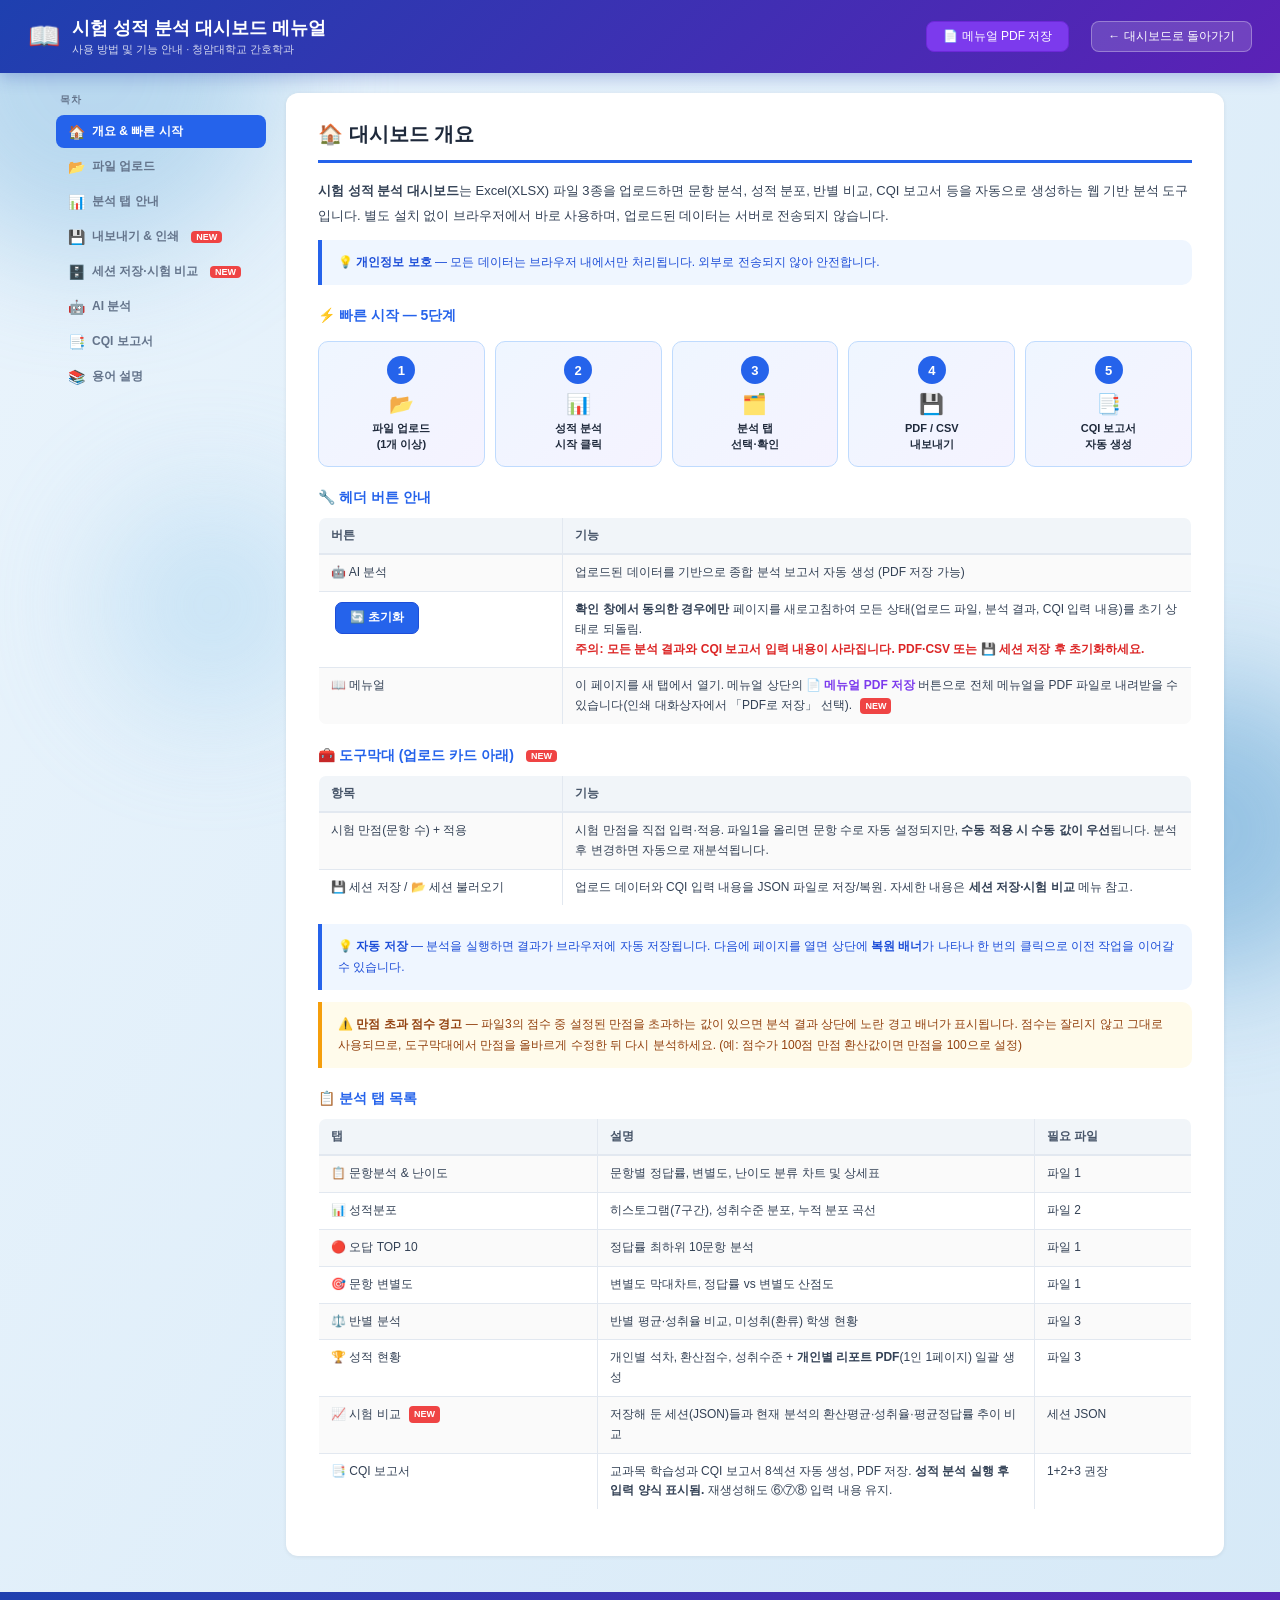
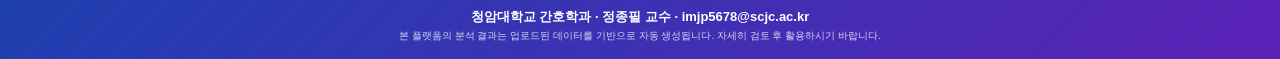
==== manual.html @ f2efb213 "feat: 시험 성적 분석 대시보드 초기 배포 - 엑셀 3종(문항분석표·성적분포도·종합성적현황) 업로드 자동 분석 - 문항 분석·성적 분포·반별 비교·CQI 보고서 8섹션 자동 생" ====
<!DOCTYPE html>
<html lang="ko">
<head>
<meta charset="UTF-8">
<meta name="viewport" content="width=device-width, initial-scale=1.0">
<title>메뉴얼 — 시험 성적 분석 대시보드</title>
<style>
*{box-sizing:border-box;margin:0;padding:0}
:root{
  --p1:#2563eb;--p2:#7c3aed;--ok:#059669;--warn:#d97706;--err:#dc2626;
  --txt:#1e293b;--muted:#64748b;--border:#e2e8f0;--bg:#f0f4f8;--card:#fff;--r:12px;
}
body{font-family:-apple-system,'Malgun Gothic','Apple SD Gothic Neo',sans-serif;color:var(--txt);min-height:100vh;display:flex;flex-direction:column;background:linear-gradient(120deg,#EAF4FC,#D6E9F7,#C9E4F8,#E4F1FB,#EAF4FC);background-size:400% 400%;animation:gradientFlow 18s ease infinite}
@keyframes gradientFlow{0%{background-position:0% 50%}50%{background-position:100% 50%}100%{background-position:0% 50%}}
.bg-blob{position:fixed;border-radius:50%;filter:blur(60px);opacity:.45;pointer-events:none;z-index:0}
.bg-blob.b1{width:380px;height:380px;background:#7FB8E0;top:-120px;left:-100px;animation:drift1 16s ease-in-out infinite alternate}
.bg-blob.b2{width:300px;height:300px;background:#4593CB;bottom:-80px;right:-80px;animation:drift2 20s ease-in-out infinite alternate}
.bg-blob.b3{width:220px;height:220px;background:#A8D4F0;top:55%;left:8%;animation:drift3 14s ease-in-out infinite alternate}
@keyframes drift1{from{transform:translate(0,0) scale(1)}to{transform:translate(60px,40px) scale(1.15)}}
@keyframes drift2{from{transform:translate(0,0) scale(1.1)}to{transform:translate(-50px,-60px) scale(.95)}}
@keyframes drift3{from{transform:translate(0,0)}to{transform:translate(40px,-50px)}}
.hdr,.layout,.site-footer{position:relative;z-index:1}

/* HEADER */
.hdr{background:linear-gradient(135deg,#1e40af,#5b21b6);color:#fff;padding:16px 28px;display:flex;align-items:center;gap:12px;box-shadow:0 4px 16px rgba(30,64,175,.3);flex-shrink:0}
.hdr-icon{font-size:26px}
.hdr h1{font-size:18px;font-weight:800}
.hdr p{font-size:11px;opacity:.8;margin-top:2px}
.hdr-back{margin-left:auto;padding:6px 16px;background:rgba(255,255,255,.15);border:1px solid rgba(255,255,255,.3);color:#fff;border-radius:8px;font-size:12px;cursor:pointer;text-decoration:none;display:flex;align-items:center;gap:5px}
.hdr-back:hover{background:rgba(255,255,255,.25)}

/* LAYOUT */
.layout{display:flex;flex:1;max-width:1200px;margin:0 auto;width:100%;padding:20px 16px;gap:20px;align-items:flex-start}

/* SIDEBAR */
.sidebar{width:210px;flex-shrink:0;position:sticky;top:20px}
.sidebar-title{font-size:10px;font-weight:700;color:var(--muted);letter-spacing:.8px;text-transform:uppercase;margin-bottom:8px;padding:0 4px}
.nav-item{display:flex;align-items:center;gap:7px;padding:8px 12px;border-radius:8px;font-size:12px;font-weight:600;color:var(--muted);cursor:pointer;transition:.15s;text-decoration:none;margin-bottom:2px}
.nav-item:hover{background:#e2e8f0;color:var(--txt)}
.nav-item.on{background:var(--p1);color:#fff}
.nav-icon{font-size:14px;flex-shrink:0}

/* CONTENT */
.content{flex:1;min-width:0}
.man-sec{display:none}.man-sec.on{display:block}

/* SECTION STYLES */
.sec-card{background:var(--card);border-radius:var(--r);padding:28px 32px;box-shadow:0 1px 4px rgba(0,0,0,.07);margin-bottom:16px}
.man-h1{font-size:20px;font-weight:800;color:var(--txt);margin-bottom:16px;padding-bottom:12px;border-bottom:3px solid var(--p1);display:flex;align-items:center;gap:10px}
.man-h2{font-size:14px;font-weight:700;color:var(--p1);margin:22px 0 10px;display:flex;align-items:center;gap:7px}
.man-h2:first-of-type{margin-top:4px}
.man-p{font-size:13px;color:#334155;line-height:1.9;margin-bottom:10px}
.man-ul{list-style:none;padding:0;margin-bottom:12px}
.man-ul li{font-size:13px;color:#334155;padding:4px 0 4px 18px;position:relative;line-height:1.75}
.man-ul li::before{content:'▸';position:absolute;left:0;color:var(--p1);font-weight:700;top:4px}
.man-table{width:100%;border-collapse:collapse;font-size:12px;margin:10px 0 18px;border-radius:8px;overflow:hidden;border:1px solid var(--border)}
.man-table th{background:#f1f5f9;padding:9px 12px;text-align:left;font-weight:700;color:#475569;border-bottom:2px solid var(--border);border-right:1px solid var(--border)}
.man-table th:last-child{border-right:none}
.man-table td{padding:8px 12px;border-bottom:1px solid var(--border);border-right:1px solid var(--border);color:#334155;vertical-align:top;line-height:1.65}
.man-table td:last-child{border-right:none}
.man-table tr:last-child td{border-bottom:none}
.man-table tr:nth-child(even) td{background:#fafafa}
.man-badge{display:inline-block;padding:2px 9px;border-radius:100px;font-size:11px;font-weight:700;margin-right:4px}
.man-tip{background:#eff6ff;border-left:4px solid var(--p1);border-radius:0 10px 10px 0;padding:12px 16px;margin:12px 0;font-size:12px;color:#1d4ed8;line-height:1.75}
.man-tip strong{font-weight:700}
.man-warn{background:#fffbeb;border-left:4px solid #f59e0b;border-radius:0 10px 10px 0;padding:12px 16px;margin:12px 0;font-size:12px;color:#92400e;line-height:1.75}
.man-step{display:flex;gap:12px;align-items:flex-start;margin:8px 0}
.man-step-num{background:var(--p1);color:#fff;width:24px;height:24px;border-radius:50%;font-size:12px;font-weight:800;display:flex;align-items:center;justify-content:center;flex-shrink:0;margin-top:2px}
.man-step-txt{font-size:13px;color:#334155;line-height:1.75;flex:1}
.man-step-txt strong{color:var(--txt);font-weight:700}

/* QUICK START */
.quick-grid{display:grid;grid-template-columns:repeat(5,1fr);gap:10px;margin:16px 0}
.quick-card{background:linear-gradient(135deg,#eff6ff,#f5f3ff);border:1px solid #bfdbfe;border-radius:10px;padding:14px 12px;text-align:center}
.quick-num{width:28px;height:28px;background:var(--p1);color:#fff;border-radius:50%;font-size:13px;font-weight:800;display:flex;align-items:center;justify-content:center;margin:0 auto 8px}
.quick-icon{font-size:20px;margin-bottom:5px}
.quick-label{font-size:11px;font-weight:700;color:var(--txt);line-height:1.4}

/* BTN PREVIEW */
.btn-preview{display:inline-flex;align-items:center;gap:6px;padding:5px 14px;border-radius:7px;font-size:12px;font-weight:700;margin:2px 4px}
.btn-red{background:#ef4444;color:#fff;border:1px solid #dc2626}
.btn-blue{background:rgba(255,255,255,.15);border:1px solid rgba(255,255,255,.3);color:#2563eb;background:#eff6ff;border-color:#bfdbfe}
.btn-green{background:#16a34a;color:#fff;border:none}
.btn-gray{background:#f1f5f9;color:#64748b;border:1px solid #e2e8f0}

/* TAB CARDS */
.tab-cards{display:grid;grid-template-columns:1fr 1fr;gap:10px;margin:12px 0}
.tab-card{background:#f8fafc;border:1px solid var(--border);border-radius:10px;padding:14px 16px}
.tab-card-hdr{font-size:13px;font-weight:700;color:var(--txt);margin-bottom:6px;display:flex;align-items:center;gap:6px}
.tab-card-body{font-size:11px;color:var(--muted);line-height:1.65}

/* EXPORT GRID */
.exp-grid{display:grid;grid-template-columns:repeat(3,1fr);gap:10px;margin:12px 0}
.exp-card{background:#f8fafc;border:1px solid var(--border);border-radius:10px;padding:14px 16px;text-align:center}
.exp-card-icon{font-size:28px;margin-bottom:6px}
.exp-card-ttl{font-size:13px;font-weight:700;color:var(--txt);margin-bottom:4px}
.exp-card-desc{font-size:11px;color:var(--muted);line-height:1.55}

/* CQI TABLE */
.cqi-flow{display:grid;grid-template-columns:1fr 1fr;gap:8px;margin:10px 0}
.cqi-part{background:#f8fafc;border:1px solid var(--border);border-radius:10px;padding:12px 14px}
.cqi-part-title{font-size:12px;font-weight:800;color:#1e40af;background:#eff6ff;padding:5px 10px;border-radius:6px;margin-bottom:8px}
.cqi-part-item{font-size:11px;color:#334155;padding:3px 0 3px 14px;position:relative;line-height:1.6}
.cqi-part-item::before{content:'•';position:absolute;left:4px;color:var(--p1)}

/* TERMS */
.term-item{border:1px solid var(--border);border-radius:10px;padding:14px 16px;margin-bottom:10px;background:#fff}
.term-word{font-size:14px;font-weight:800;color:var(--p1);margin-bottom:6px}
.term-def{font-size:12px;color:#334155;line-height:1.75}
.term-badges{margin-top:6px;display:flex;flex-wrap:wrap;gap:5px}

/* NEW badge */
.badge-new{display:inline-block;background:#ef4444;color:#fff;font-size:9px;font-weight:800;padding:1px 5px;border-radius:4px;margin-left:5px;vertical-align:middle}

/* FOOTER */
.site-footer{background:linear-gradient(135deg,#1e40af 0%,#5b21b6 100%);color:#fff;padding:16px 32px;display:flex;align-items:center;justify-content:center;gap:14px;margin-top:auto;flex-shrink:0}
.footer-info{display:flex;flex-direction:column;gap:2px;text-align:center}
.footer-org{font-size:13px;font-weight:700}
.footer-note{font-size:10px;opacity:.8;line-height:1.5}

@media(max-width:900px){.layout{flex-direction:column;padding:12px}.sidebar{width:100%;position:static}.quick-grid{grid-template-columns:repeat(3,1fr)}.tab-cards,.exp-grid,.cqi-flow{grid-template-columns:1fr}.sec-card{padding:18px 16px}}
@media(max-width:600px){.quick-grid{grid-template-columns:repeat(2,1fr)}}

/* ═══ 매뉴얼 PDF 저장 (브라우저 인쇄) ═══ */
body.print-all .man-sec{display:block!important}
body.print-all .man-sec+.man-sec{margin-top:20px}
@media print{
  body{background:#fff;animation:none;display:block}
  .bg-blob,.sidebar,.hdr-back,.man-pdf-btn{display:none!important}
  .hdr{box-shadow:none}
  .layout{display:block;max-width:none;padding:0}
  .content{width:100%}
  body.print-all .man-sec{break-after:page}
  body.print-all .man-sec:last-of-type{break-after:auto}
  .sec-card{box-shadow:none;border:1px solid #ddd}
  .man-table,.tab-card,.exp-card,.term-item,.man-tip,.man-warn,.quick-card{break-inside:avoid}
}
</style>
</head>
<body>
<div class="bg-blob b1"></div>
<div class="bg-blob b2"></div>
<div class="bg-blob b3"></div>

<div class="hdr">
  <div class="hdr-icon">📖</div>
  <div>
    <h1>시험 성적 분석 대시보드 메뉴얼</h1>
    <p>사용 방법 및 기능 안내 · 청암대학교 간호학과</p>
  </div>
  <a class="hdr-back man-pdf-btn" onclick="printManual()" style="cursor:pointer;margin-left:auto;background:#7c3aed;border-color:#6d28d9" title="브라우저 인쇄 대화상자에서 'PDF로 저장'을 선택하세요">📄 메뉴얼 PDF 저장</a>
  <a class="hdr-back" href="index.html" target="_self" style="margin-left:10px">← 대시보드로 돌아가기</a>
</div>

<div class="layout">
  <!-- SIDEBAR -->
  <nav class="sidebar">
    <div class="sidebar-title">목차</div>
    <a class="nav-item on" onclick="manTab('overview',this)"><span class="nav-icon">🏠</span>개요 &amp; 빠른 시작</a>
    <a class="nav-item" onclick="manTab('upload',this)"><span class="nav-icon">📂</span>파일 업로드</a>
    <a class="nav-item" onclick="manTab('tabs',this)"><span class="nav-icon">📊</span>분석 탭 안내</a>
    <a class="nav-item" onclick="manTab('export',this)"><span class="nav-icon">💾</span>내보내기 &amp; 인쇄 <span class="badge-new">NEW</span></a>
    <a class="nav-item" onclick="manTab('session',this)"><span class="nav-icon">🗄️</span>세션 저장·시험 비교 <span class="badge-new">NEW</span></a>
    <a class="nav-item" onclick="manTab('ai',this)"><span class="nav-icon">🤖</span>AI 분석</a>
    <a class="nav-item" onclick="manTab('cqi',this)"><span class="nav-icon">📑</span>CQI 보고서</a>
    <a class="nav-item" onclick="manTab('terms',this)"><span class="nav-icon">📚</span>용어 설명</a>
  </nav>

  <main class="content">

    <!-- ① 개요 -->
    <div class="man-sec on" id="man-overview">
      <div class="sec-card">
        <div class="man-h1">🏠 대시보드 개요</div>
        <div class="man-p">
          <strong>시험 성적 분석 대시보드</strong>는 Excel(XLSX) 파일 3종을 업로드하면 문항 분석, 성적 분포,
          반별 비교, CQI 보고서 등을 자동으로 생성하는 웹 기반 분석 도구입니다.
          별도 설치 없이 브라우저에서 바로 사용하며, 업로드된 데이터는 서버로 전송되지 않습니다.
        </div>
        <div class="man-tip">💡 <strong>개인정보 보호</strong> — 모든 데이터는 브라우저 내에서만 처리됩니다. 외부로 전송되지 않아 안전합니다.</div>

        <div class="man-h2">⚡ 빠른 시작 — 5단계</div>
        <div class="quick-grid">
          <div class="quick-card"><div class="quick-num">1</div><div class="quick-icon">📂</div><div class="quick-label">파일 업로드<br>(1개 이상)</div></div>
          <div class="quick-card"><div class="quick-num">2</div><div class="quick-icon">📊</div><div class="quick-label">성적 분석<br>시작 클릭</div></div>
          <div class="quick-card"><div class="quick-num">3</div><div class="quick-icon">🗂️</div><div class="quick-label">분석 탭<br>선택·확인</div></div>
          <div class="quick-card"><div class="quick-num">4</div><div class="quick-icon">💾</div><div class="quick-label">PDF / CSV<br>내보내기</div></div>
          <div class="quick-card"><div class="quick-num">5</div><div class="quick-icon">📑</div><div class="quick-label">CQI 보고서<br>자동 생성</div></div>
        </div>

        <div class="man-h2">🔧 헤더 버튼 안내</div>
        <table class="man-table">
          <tr><th style="width:28%">버튼</th><th>기능</th></tr>
          <tr><td>🤖 AI 분석</td><td>업로드된 데이터를 기반으로 종합 분석 보고서 자동 생성 (PDF 저장 가능)</td></tr>
          <tr>
            <td>
              <span class="btn-preview" style="background:#2563eb;color:#fff;border:1px solid #1d4ed8;padding:5px 14px;border-radius:7px;font-size:12px;font-weight:700">🔄 초기화</span>
            </td>
            <td><strong>확인 창에서 동의한 경우에만</strong> 페이지를 새로고침하여 모든 상태(업로드 파일, 분석 결과, CQI 입력 내용)를 초기 상태로 되돌림.<br>
            <strong style="color:#dc2626">주의: 모든 분석 결과와 CQI 보고서 입력 내용이 사라집니다. PDF·CSV 또는 💾 세션 저장 후 초기화하세요.</strong></td>
          </tr>
          <tr><td>📖 메뉴얼</td><td>이 페이지를 새 탭에서 열기. 메뉴얼 상단의 <strong style="color:#7c3aed">📄 메뉴얼 PDF 저장</strong> 버튼으로 전체 메뉴얼을 PDF 파일로 내려받을 수 있습니다(인쇄 대화상자에서 「PDF로 저장」 선택). <span class="badge-new">NEW</span></td></tr>
        </table>

        <div class="man-h2">🧰 도구막대 (업로드 카드 아래) <span class="badge-new">NEW</span></div>
        <table class="man-table">
          <tr><th style="width:28%">항목</th><th>기능</th></tr>
          <tr><td>시험 만점(문항 수) + 적용</td><td>시험 만점을 직접 입력·적용. 파일1을 올리면 문항 수로 자동 설정되지만, <strong>수동 적용 시 수동 값이 우선</strong>됩니다. 분석 후 변경하면 자동으로 재분석됩니다.</td></tr>
          <tr><td>💾 세션 저장 / 📂 세션 불러오기</td><td>업로드 데이터와 CQI 입력 내용을 JSON 파일로 저장/복원. 자세한 내용은 <strong>세션 저장·시험 비교</strong> 메뉴 참고.</td></tr>
        </table>
        <div class="man-tip">💡 <strong>자동 저장</strong> — 분석을 실행하면 결과가 브라우저에 자동 저장됩니다. 다음에 페이지를 열면 상단에 <strong>복원 배너</strong>가 나타나 한 번의 클릭으로 이전 작업을 이어갈 수 있습니다.</div>
        <div class="man-warn">⚠️ <strong>만점 초과 점수 경고</strong> — 파일3의 점수 중 설정된 만점을 초과하는 값이 있으면 분석 결과 상단에 노란 경고 배너가 표시됩니다. 점수는 잘리지 않고 그대로 사용되므로, 도구막대에서 만점을 올바르게 수정한 뒤 다시 분석하세요. (예: 점수가 100점 만점 환산값이면 만점을 100으로 설정)</div>

        <div class="man-h2">📋 분석 탭 목록</div>
        <table class="man-table">
          <tr><th style="width:32%">탭</th><th>설명</th><th style="width:18%">필요 파일</th></tr>
          <tr><td>📋 문항분석 &amp; 난이도</td><td>문항별 정답률, 변별도, 난이도 분류 차트 및 상세표</td><td>파일 1</td></tr>
          <tr><td>📊 성적분포</td><td>히스토그램(7구간), 성취수준 분포, 누적 분포 곡선</td><td>파일 2</td></tr>
          <tr><td>🔴 오답 TOP 10</td><td>정답률 최하위 10문항 분석</td><td>파일 1</td></tr>
          <tr><td>🎯 문항 변별도</td><td>변별도 막대차트, 정답률 vs 변별도 산점도</td><td>파일 1</td></tr>
          <tr><td>⚖️ 반별 분석</td><td>반별 평균·성취율 비교, 미성취(환류) 학생 현황</td><td>파일 3</td></tr>
          <tr><td>🏆 성적 현황</td><td>개인별 석차, 환산점수, 성취수준 + <strong>개인별 리포트 PDF</strong>(1인 1페이지) 일괄 생성</td><td>파일 3</td></tr>
          <tr><td>📈 시험 비교 <span class="badge-new">NEW</span></td><td>저장해 둔 세션(JSON)들과 현재 분석의 환산평균·성취율·평균정답률 추이 비교</td><td>세션 JSON</td></tr>
          <tr><td>📑 CQI 보고서</td><td>교과목 학습성과 CQI 보고서 8섹션 자동 생성, PDF 저장. <strong>성적 분석 실행 후 입력 양식 표시됨.</strong> 재생성해도 ⑥⑦⑧ 입력 내용 유지.</td><td>1+2+3 권장</td></tr>
        </table>
      </div>
    </div>

    <!-- ② 파일 업로드 -->
    <div class="man-sec" id="man-upload">
      <div class="sec-card">
        <div class="man-h1">📂 파일 업로드 안내</div>

        <div class="man-h2"><span class="man-badge" style="background:#dbeafe;color:#1d4ed8">파일 1</span> 문항분석표</div>
        <div class="man-p">문항별로 사전 계산된 통계 데이터(정답률, 변별도, 난이도 등)가 담긴 Excel 파일입니다.</div>
        <table class="man-table">
          <tr><th style="width:26%">항목</th><th>내용</th></tr>
          <tr><td>건너뛰는 행</td><td>1행~5행 제외 → <strong>6~7행이 헤더(머리글), 8행부터 실제 데이터</strong><br><small style="color:#64748b">열 이름은 6행에서 읽으며, 7행처럼 숫자가 없는 머리글 연속 행은 자동으로 걸러집니다. 머리글이 6행 한 줄뿐인 파일도 그대로 사용 가능합니다.</small></td></tr>
          <tr><td>필수 열</td><td>문항번호, 정답률(또는 정답율)</td></tr>
          <tr><td>선택 열</td><td>변별도, 난이도, 평균, 표준편차</td></tr>
          <tr><td>정답률 스케일</td><td>0~1 또는 0~100 <strong>자동 감지</strong></td></tr>
          <tr><td>만점 자동 감지</td><td>파일의 행 수(문항 수)로 시험 만점 자동 설정<br>예: 40문항 → 40점 만점, 성취기준 28점(환산 70점)<br><strong>도구막대에서 수동으로 [적용]한 값이 있으면 수동 값이 우선</strong>됩니다.</td></tr>
        </table>
        <div class="man-tip">💡 열 이름이 "정답률", "정답율", "Correct Rate", "CR" 등 다양한 형태여도 자동으로 인식합니다.</div>

        <div class="man-h2"><span class="man-badge" style="background:#e0e7ff;color:#4338ca">파일 2</span> 성적분포도</div>
        <div class="man-p">0~100점 범위의 성적 분포 데이터입니다.</div>
        <table class="man-table">
          <tr><th style="width:26%">항목</th><th>내용</th></tr>
          <tr><td>건너뛰는 행</td><td>1행~6행 제외 → <strong>7행이 헤더(머리글)</strong></td></tr>
          <tr><td>형식 ①</td><td>점수 열 + 인원수 열 (빈도표 형식)</td></tr>
          <tr><td>형식 ②</td><td>개인별 점수 목록 (1열에 점수만 있는 경우)</td></tr>
          <tr><td>점수 범위</td><td>0~100점 (환산점수 기준) 또는 원점수 자동 감지</td></tr>
        </table>

        <div class="man-h2"><span class="man-badge" style="background:#d1fae5;color:#065f46">파일 3</span> 종합성적현황</div>
        <div class="man-p">반별 개인 성적이 담긴 다중 시트 Excel 파일입니다.</div>
        <table class="man-table">
          <tr><th style="width:26%">항목</th><th>내용</th></tr>
          <tr><td>Sheet1 (전체)</td><td>1행~6행 제외 → <strong>7행이 헤더</strong> / 전체 학생 통합 데이터</td></tr>
          <tr><td>반별 시트</td><td>시트명 = 반 이름, <strong>첫 행이 헤더</strong></td></tr>
          <tr><td>필수 열</td><td>점수(원점수) 열</td></tr>
          <tr><td>선택 열</td><td>학번, 이름</td></tr>
        </table>
        <div class="man-warn">⚠️ 전체 시트 인식: 시트명이 "Sheet1", "전체", "종합", "All", "Total" 중 하나여야 합니다. 나머지 시트는 모두 반별 데이터로 처리됩니다.</div>

        <div class="man-h2">📤 업로드 방법</div>
        <div class="man-step"><div class="man-step-num">A</div><div class="man-step-txt"><strong>클릭 업로드</strong> — 파일 카드 클릭 → 파일 선택 대화상자에서 Excel(.xlsx, .xls) 선택</div></div>
        <div class="man-step"><div class="man-step-num">B</div><div class="man-step-txt"><strong>드래그 &amp; 드롭</strong> — 파일을 카드 영역으로 직접 드래그하여 놓기</div></div>
        <div class="man-tip">💡 3개 파일 중 1개 이상 업로드하면 <strong>성적 분석 시작</strong> 버튼이 활성화됩니다. 파일을 일부만 업로드해도 해당 파일 기반 분석이 가능합니다.</div>
        <div class="man-tip">💡 파일 선택 대화상자에서 엑셀 파일이 <strong>희미하게 보여 선택되지 않던 문제</strong>가 개선되었습니다. 그래도 선택이 안 되면 파일을 카드 위로 <strong>드래그 &amp; 드롭</strong>하세요.</div>
      </div>
    </div>

    <!-- ③ 분석 탭 안내 -->
    <div class="man-sec" id="man-tabs">
      <div class="sec-card">
        <div class="man-h1">📊 분석 탭 상세 안내</div>

        <div class="tab-cards">
          <div class="tab-card">
            <div class="tab-card-hdr">📋 문항분석 &amp; 난이도 <span class="man-badge" style="background:#dbeafe;color:#1d4ed8;font-size:9px">파일 1</span></div>
            <div class="tab-card-body">
              문항별 정답률 막대차트(색상=난이도), 난이도 분포 파이차트, 정답률 분포, 난이도 분류 카드(매우 쉬움~매우 어려움), 난이도 순 정렬 차트, 문항 분석 상세표. 헤더 클릭으로 정렬 가능.
            </div>
          </div>
          <div class="tab-card">
            <div class="tab-card-hdr">📊 성적분포 <span class="man-badge" style="background:#e0e7ff;color:#4338ca;font-size:9px">파일 2</span></div>
            <div class="tab-card-body">
              <strong>7구간 히스토그램</strong> (A+/A/B+/B/C+/C/미성취), 성취수준 파이차트, 통계 요약(평균·중앙값·SD·Q1/Q3·성취율), 누적 분포 곡선(CDF). 히스토그램 구간은 gradeOf()와 동일한 기준 적용.
            </div>
          </div>
          <div class="tab-card">
            <div class="tab-card-hdr">🔴 오답 TOP 10 <span class="man-badge" style="background:#dbeafe;color:#1d4ed8;font-size:9px">파일 1</span></div>
            <div class="tab-card-body">
              정답률이 가장 낮은 10문항 자동 선별. 오답률, 변별도, 난이도 함께 표시. 집중 보완이 필요한 문항을 한눈에 파악 가능.
            </div>
          </div>
          <div class="tab-card">
            <div class="tab-card-hdr">🎯 문항 변별도 <span class="man-badge" style="background:#dbeafe;color:#1d4ed8;font-size:9px">파일 1</span></div>
            <div class="tab-card-body">
              변별도 막대차트(우수/양호/보통/개선필요), 정답률 vs 변별도 산점도. 이상적 문항은 우상단(높은 정답률 + 높은 변별도).
            </div>
          </div>
          <div class="tab-card">
            <div class="tab-card-hdr">⚖️ 반별 분석 <span class="man-badge" style="background:#d1fae5;color:#065f46;font-size:9px">파일 3</span></div>
            <div class="tab-card-body">
              반별 평균·중앙값·표준편차 차트, 성취수준 분포, 통계 비교표, 미성취(환류) 학생 현황. 히스토그램 구간은 MAX_SCORE에 따라 <strong>자동 계산</strong>됨. 반 선택 버튼으로 필터링 가능.
            </div>
          </div>
          <div class="tab-card">
            <div class="tab-card-hdr">🏆 성적 현황 <span class="man-badge" style="background:#d1fae5;color:#065f46;font-size:9px">파일 3</span></div>
            <div class="tab-card-body">
              전체 또는 반별 개인 석차·학번·이름·원점수·환산점수·성취수준 표. 헤더 클릭으로 정렬. 반 선택 버튼으로 필터링 가능.
            </div>
          </div>
        </div>

        <div class="man-h2">⚖️ 반 선택 필터 기능</div>
        <ul class="man-ul">
          <li>탭 상단 <strong>반 선택</strong> 버튼 클릭 → 해당 반의 통계로 요약 카드 갱신</li>
          <li><strong>전체</strong> 버튼 → Sheet1(전체) 기준 통계로 복귀</li>
          <li>반별 분석 탭과 성적 현황 탭이 동시에 필터링됨</li>
        </ul>

        <div class="man-tip">💡 데이터가 없는 탭은 흐리게 표시(dim)되어 클릭이 비활성화됩니다. 해당 파일을 업로드하면 자동으로 활성화됩니다.</div>
        <div class="man-tip">💡 <strong>CQI 보고서 탭</strong>은 성적 분석 실행 전에는 안내 메시지만 표시됩니다. 파일 업로드 후 <strong>성적 분석 시작</strong>을 클릭해야 입력 양식이 나타납니다.</div>
      </div>
    </div>

    <!-- ④ 내보내기 -->
    <div class="man-sec" id="man-export">
      <div class="sec-card">
        <div class="man-h1">💾 내보내기 &amp; 인쇄 안내</div>

        <div class="man-h2">🖨️ 인쇄용 PDF (텍스트 선택 가능) <span class="badge-new">NEW</span></div>
        <div class="man-p">
          기존 <strong>📄 PDF 저장</strong> 버튼은 화면을 이미지로 캡처하는 방식이라 텍스트 검색·복사가 되지 않습니다.
          새로 추가된 <strong style="color:#7c3aed">🖨️ 인쇄용 PDF</strong> 버튼은 브라우저 인쇄 기능을 사용해
          <strong>텍스트를 선택·검색·복사할 수 있는 고품질 벡터 PDF</strong>를 만듭니다. 파일 용량도 훨씬 작습니다.
        </div>
        <div class="man-step"><div class="man-step-num">1</div><div class="man-step-txt">성적 분석 실행 후, 탭 위의 <strong style="color:#7c3aed">🖨️ 인쇄용 PDF (전체 탭)</strong> 버튼 클릭</div></div>
        <div class="man-step"><div class="man-step-num">2</div><div class="man-step-txt">모든 분석 탭이 잠시 화면에 펼쳐지고(차트 준비), 브라우저 <strong>인쇄 대화상자</strong>가 열림</div></div>
        <div class="man-step"><div class="man-step-num">3</div><div class="man-step-txt">대상(프린터)에서 <strong>「PDF로 저장」</strong> 선택 → 저장 위치 지정 → 완료. 탭마다 자동으로 페이지가 나뉩니다.</div></div>
        <div class="man-tip">💡 macOS는 인쇄 대화상자 좌측 하단 <strong>PDF ▾ → PDF로 저장</strong>, Windows(크롬/엣지)는 대상에서 <strong>PDF로 저장</strong>을 선택하면 됩니다. 종이로 바로 인쇄하는 것도 물론 가능합니다.</div>
        <table class="man-table">
          <tr><th style="width:30%">구분</th><th>🖨️ 인쇄용 PDF (신규)</th><th>📄 PDF 저장 (기존)</th></tr>
          <tr><td>텍스트 선택·검색</td><td><strong style="color:#059669">가능</strong></td><td>불가 (이미지)</td></tr>
          <tr><td>파일 용량</td><td>작음</td><td>큼</td></tr>
          <tr><td>화면과의 일치도</td><td>인쇄 레이아웃 최적화(버튼 등 제외)</td><td>화면 그대로 캡처</td></tr>
          <tr><td>권장 용도</td><td>보관·공유·검색용 공식 문서</td><td>화면 모양 그대로 보관할 때</td></tr>
        </table>

        <div class="exp-grid">
          <div class="exp-card">
            <div class="exp-card-icon">📄</div>
            <div class="exp-card-ttl">PDF 저장</div>
            <div class="exp-card-desc">한글 깨짐 없는 이미지 방식 PDF. A4 다중 페이지 자동 분할.</div>
          </div>
          <div class="exp-card">
            <div class="exp-card-icon">📊</div>
            <div class="exp-card-ttl">CSV 저장</div>
            <div class="exp-card-desc">UTF-8 BOM 인코딩. Excel에서 한글 깨짐 없이 바로 열기 가능.</div>
          </div>
          <div class="exp-card">
            <div class="exp-card-icon">🖼️</div>
            <div class="exp-card-ttl">PNG 저장</div>
            <div class="exp-card-desc">차트를 이미지 파일로 저장. 보고서·발표자료 삽입용.</div>
          </div>
        </div>

        <div class="man-h2">📄 PDF 내보내기 종류</div>
        <table class="man-table">
          <tr><th style="width:36%">버튼 위치</th><th>설명</th></tr>
          <tr><td><span class="btn-preview btn-green">📄 전체 분석 PDF 저장</span></td><td>모든 분석 탭의 결과를 하나의 PDF로 저장 (데이터 있는 탭만 포함)</td></tr>
          <tr><td><span class="btn-preview btn-green" style="background:#059669">📄 현재 탭 PDF 저장</span></td><td>현재 화면에 보이는 탭만 PDF로 저장 (CQI 탭 포함)</td></tr>
          <tr><td>탭 내 PDF 버튼</td><td>해당 섹션(차트 포함)만 개별 PDF로 저장</td></tr>
          <tr><td><span class="btn-preview btn-green">📄 CQI 보고서 PDF 저장</span></td><td>CQI 탭에서 생성된 8섹션 보고서를 PDF로 저장. ⑥⑦⑧ 입력 내용도 포함됨.</td></tr>
          <tr><td>AI 분석 모달 내 PDF</td><td>AI 분석 결과를 PDF로 저장</td></tr>
          <tr><td><span class="btn-preview" style="background:#ef4444;color:#fff;border:none">👤 개인별 리포트 PDF</span></td><td><strong>성적 현황 탭</strong>에서 학생 1명당 1페이지(점수·환산·성취수준·석차·평균 비교·안내문)로 구성된 PDF 일괄 생성. 반 선택 필터가 적용된 학생 목록 기준. <span class="badge-new">NEW</span></td></tr>
        </table>
        <div class="man-tip">💡 <strong>CQI 보고서 PDF 저장</strong> 시 ⑥ 문제점·⑦ 환류 교육 계획·⑧ 개선 목표에 직접 입력한 내용이 그대로 PDF에 출력됩니다. 긴 내용도 잘리지 않고 전체가 출력됩니다.</div>

        <div class="man-h2">📊 CSV 내보내기 종류</div>
        <ul class="man-ul">
          <li><strong>문항분석표</strong> — 정답률, 오답률, 변별도, 난이도 등 전체 문항 데이터</li>
          <li><strong>오답 TOP 10</strong> — 정답률 최저 10문항 데이터</li>
          <li><strong>변별도 데이터</strong> — 변별도 상세표</li>
          <li><strong>반별 비교</strong> — 반별 통계 비교표</li>
          <li><strong>미성취 학생 목록</strong> — 환산점수 70점 미만 학생 전체 목록 (반·학번·이름·점수)</li>
          <li><strong>성적현황</strong> — 개인별 성적 전체 목록</li>
          <li><strong>성적분포 통계</strong> / <strong>점수별 분포</strong> — 성적분포 탭 하단</li>
        </ul>
      </div>
    </div>

    <!-- 세션 저장 · 시험 비교 -->
    <div class="man-sec" id="man-session">
      <div class="sec-card">
        <div class="man-h1">🗄️ 세션 저장 · 시험 비교 <span class="badge-new">NEW</span></div>

        <div class="man-h2">💾 세션 저장 / 📂 세션 불러오기</div>
        <div class="man-p">
          업로드한 파일 데이터, 만점 설정, CQI 입력 내용(⑥⑦⑧ 포함)을 <strong>JSON 파일 하나</strong>로 저장하고,
          나중에 불러와 <strong>재업로드·재입력 없이</strong> 작업을 이어갈 수 있습니다.
        </div>
        <div class="man-step"><div class="man-step-num">1</div><div class="man-step-txt">도구막대의 <strong>💾 세션 저장</strong> 클릭 → <code>세션_교과목명_날짜.json</code> 파일 다운로드</div></div>
        <div class="man-step"><div class="man-step-num">2</div><div class="man-step-txt">다음에 <strong>📂 세션 불러오기</strong>로 해당 JSON 선택 → 업로드 파일·분석 결과·CQI 입력이 자동 복원</div></div>
        <div class="man-tip">💡 <strong>자동 저장</strong> — 분석 실행·CQI 생성 시 브라우저(localStorage)에도 자동 저장됩니다. 페이지를 다시 열면 상단 파란 배너에서 <strong>↩️ 복원</strong>을 누르면 됩니다. 단, 브라우저 데이터를 삭제하면 자동 저장본도 사라지므로 중요한 작업은 반드시 JSON 파일로도 저장하세요.</div>

        <div class="man-h2">📈 시험 비교 (추이 분석)</div>
        <div class="man-p">
          <strong>시험 비교 탭</strong>에서 저장해 둔 세션 JSON들을 불러오면 시험 간(중간→기말, 학기별)
          성취도 변화를 표와 차트로 비교할 수 있습니다. 만점이 서로 달라도 <strong>100점 환산 기준</strong>으로 비교되므로 공정합니다.
        </div>
        <table class="man-table">
          <tr><th style="width:34%">버튼</th><th>기능</th></tr>
          <tr><td>➕ 현재 분석 추가</td><td>지금 분석 중인 결과를 비교 목록에 추가</td></tr>
          <tr><td>📂 세션 JSON 불러오기</td><td>저장해 둔 세션 파일을 여러 개 한꺼번에 선택하여 목록에 추가</td></tr>
          <tr><td>🗑 목록 비우기</td><td>비교 목록 초기화 (세션 파일 자체는 삭제되지 않음)</td></tr>
        </table>
        <ul class="man-ul">
          <li>비교 지표: 학생수 · 만점 · <strong>환산평균</strong> · 표준편차(환산) · <strong>성취율</strong> · 평균정답률(파일1 있을 때)</li>
          <li>비교표는 CSV로 내보낼 수 있으며, 전체 분석 PDF에도 포함됩니다(목록이 있을 때)</li>
        </ul>
        <div class="man-tip">💡 CQI 보고서 ⑧ <strong>다음 학기 개선 목표</strong>의 달성 여부를 확인할 때 이 탭을 활용하면 편리합니다.</div>
      </div>
    </div>

    <!-- ⑤ AI 분석 -->
    <div class="man-sec" id="man-ai">
      <div class="sec-card">
        <div class="man-h1">🤖 AI 분석</div>
        <div class="man-p">헤더의 <strong>🤖 AI 분석</strong> 버튼을 클릭하면 업로드된 데이터를 기반으로 종합 분석 보고서를 자동 생성합니다. 별도 API 연결 없이 내장 분석 엔진으로 즉시 실행됩니다.</div>

        <div class="man-h2">📋 분석 항목</div>
        <table class="man-table">
          <tr><th style="width:28%">분석 항목</th><th>내용</th></tr>
          <tr><td>종합 총평</td><td>전체 시험 결과에 대한 종합 평가</td></tr>
          <tr><td>문항 분석 인사이트</td><td>난이도·변별도 문제 문항 자동 탐지 및 개선 방향 제안</td></tr>
          <tr><td>성취도 분석</td><td>성취율, 미성취 학생 비율, 성취수준 분포 평가</td></tr>
          <tr><td>반별 비교</td><td>반 간 성취 격차 분석 (파일 3 업로드 시)</td></tr>
          <tr><td>개선 권고사항</td><td>교수법·교육과정 개선 방향 제안</td></tr>
        </table>
        <div class="man-tip">💡 AI 분석 결과는 <strong>텍스트 복사</strong> 또는 <strong>PDF 저장</strong>이 가능합니다.</div>

        <div class="man-h2">✨ Claude 심층 분석 (선택 기능) <span class="badge-new">NEW</span></div>
        <div class="man-p">
          Anthropic <strong>Claude API 키</strong>를 등록하면 내장 분석을 넘어, 실제 AI가 작성하는
          <strong>종합 총평·교수법 개선 제안·환류 교육 운영 팁</strong>을 받을 수 있습니다. 키가 없어도 기존 기능은 모두 정상 작동합니다.
        </div>
        <div class="man-step"><div class="man-step-num">1</div><div class="man-step-txt"><a href="https://console.anthropic.com" target="_blank" style="color:#2563eb">console.anthropic.com</a>에서 API 키 발급 (유료, 사용량 기반 과금)</div></div>
        <div class="man-step"><div class="man-step-num">2</div><div class="man-step-txt">AI 분석 모달 하단 <strong>⚙️ API 키</strong> 버튼 클릭 → 키 입력 (이 브라우저에만 저장됨)</div></div>
        <div class="man-step"><div class="man-step-num">3</div><div class="man-step-txt"><strong>✨ Claude 심층 분석</strong> 버튼 클릭 → 수 초 후 결과가 분석 창 하단에 추가됨 (텍스트 복사·PDF 저장에도 포함)</div></div>
        <table class="man-table">
          <tr><th style="width:30%">항목</th><th>내용</th></tr>
          <tr><td>전송되는 데이터</td><td><strong>통계 요약만</strong> 전송됩니다 (평균·성취율·문항 번호·반 이름 수준). <strong style="color:#059669">학생 이름·학번은 전송되지 않습니다.</strong></td></tr>
          <tr><td>키 보관 위치</td><td>이 브라우저의 localStorage에만 저장. ⚙️ API 키 버튼에서 빈 값으로 확인하면 삭제됩니다.</td></tr>
          <tr><td>필요 조건</td><td>인터넷 연결 필요. 오프라인에서는 내장 분석만 사용 가능.</td></tr>
          <tr><td>CQI 연계</td><td>CQI 탭의 <strong>✨ AI 초안 (⑥·⑦·⑧)</strong> 버튼도 같은 키를 사용합니다. 키가 없어도 보고서 생성 시 <strong>데이터 기반 자동 초안</strong>은 항상 채워집니다.</td></tr>
        </table>
        <div class="man-warn">⚠️ AI가 생성한 내용은 <strong>초안</strong>입니다. 반드시 담당 교수가 내용을 검토·수정한 후 공식 문서에 사용하세요.</div>
      </div>
    </div>

    <!-- ⑥ CQI 보고서 -->
    <div class="man-sec" id="man-cqi">
      <div class="sec-card">
        <div class="man-h1">📑 CQI 보고서</div>
        <div class="man-p">
          <strong>CQI(Continuous Quality Improvement)</strong>는 교과목 학습성과에 대한 지속적 질 개선 보고서입니다.
          업로드된 파일1·2·3 데이터를 기반으로 8개 섹션을 자동 생성하고, 서술형 항목은 직접 입력할 수 있습니다.
        </div>

        <div class="man-h2">⚡ CQI 탭 초기 상태 안내</div>
        <div style="background:#f8fafc;border:1px solid #e2e8f0;border-radius:10px;padding:14px 16px;margin-bottom:12px;font-size:12px;color:#334155;line-height:1.8">
          <strong style="color:#1e40af">CQI 보고서 탭은 성적 분석 실행 후에만 입력 양식이 표시됩니다.</strong><br>
          파일을 업로드하기 전 또는 초기화 후에는 아래와 같은 안내 메시지만 표시됩니다:
          <div style="background:#fff;border:1px dashed #cbd5e1;border-radius:8px;padding:12px;margin-top:8px;text-align:center;color:#64748b">
            📑 <em>CQI 보고서를 생성하려면 먼저 성적 분석을 실행하세요.</em><br>
            <small>파일을 업로드하고 성적 분석 시작 버튼을 클릭하면 CQI 입력 양식이 표시됩니다.</small>
          </div>
        </div>

        <div class="man-h2">📝 입력 정보 (2행 8가지)</div>
        <table class="man-table">
          <tr><th style="width:10%">행</th><th style="width:24%">항목</th><th style="width:20%">입력 방식</th><th>설명</th></tr>
          <tr><td rowspan="4" style="text-align:center;font-weight:700">1행</td><td>교과목명</td><td><span style="color:#059669;font-weight:700">🔵 자동 입력</span></td><td>파일1(문항분석표)의 <strong>응시과목</strong> 셀에서 자동 탐지. 직접 수정 가능.</td></tr>
          <tr><td>대상학과</td><td>직접 입력</td><td>기본값: 간호학과</td></tr>
          <tr><td>이수구분</td><td>드롭다운 선택</td><td>전공필수 / 전공선택 / 교양필수 / 교양선택</td></tr>
          <tr><td>수강학년</td><td>드롭다운 선택</td><td>1학년 / 2학년 / 3학년 / 4학년 / 전공심화과정</td></tr>
          <tr><td rowspan="4" style="text-align:center;font-weight:700">2행</td><td>학점/시수</td><td>직접 입력</td><td>예: 2학점/2시수</td></tr>
          <tr><td>수강인원</td><td><span style="color:#059669;font-weight:700">🔵 자동 입력</span></td><td>파일3(종합성적현황)의 학생 수를 분석 완료 시 자동 반영</td></tr>
          <tr><td>작성일</td><td><span style="color:#059669;font-weight:700">📅 캘린더 선택</span></td><td>오늘 날짜 자동 입력. 캘린더 아이콘 클릭으로 날짜 변경 가능.</td></tr>
          <tr><td>담당교수</td><td>직접 입력</td><td>기본값: 정종필 교수</td></tr>
        </table>
        <div class="man-tip">💡 <strong>파란색 배경 항목</strong>(교과목명·수강인원)은 업로드한 파일에서 자동 입력됩니다. 내용을 직접 수정할 수 있습니다.</div>

        <div class="man-h2">📑 CQI 보고서 생성 순서</div>
        <div class="man-step"><div class="man-step-num">1</div><div class="man-step-txt"><strong>파일 업로드 후 성적 분석 시작</strong> 버튼 클릭 → CQI 탭에 입력 양식 표시, 교과목명·수강인원·작성일 자동 입력</div></div>
        <div class="man-step"><div class="man-step-num">2</div><div class="man-step-txt"><strong>CQI 보고서 탭</strong> 클릭 → 이수구분·수강학년 드롭다운 선택, 학점/시수·담당교수 확인/수정</div></div>
        <div class="man-step"><div class="man-step-num">3</div><div class="man-step-txt"><strong>CQI 보고서 자동 생성</strong> 버튼 클릭 → 8개 섹션 자동 작성.<br><strong style="color:#059669">⑥ 문제점·⑦ 환류 계획·⑧ 개선 목표(목표값·개선 방안)에 분석 데이터 기반 초안이 자동으로 채워집니다</strong> — 담당 교수가 확인·검토 후 수정하면 됩니다. <strong style="color:#059669">재생성해도 직접 수정한 내용은 그대로 유지됩니다.</strong> <span class="badge-new">개선</span></div></div>
        <div class="man-step"><div class="man-step-num">4</div><div class="man-step-txt">자동 초안을 검토·수정하거나, <strong style="color:#7c3aed">✨ AI 초안 (⑥·⑦·⑧)</strong> 버튼으로 Claude가 더 정교한 초안을 작성하도록 할 수 있음 (API 키 필요, AI 분석 메뉴 참고) <span class="badge-new">NEW</span></div></div>
        <div class="man-step"><div class="man-step-num">5</div><div class="man-step-txt"><strong>📄 CQI 보고서 PDF 저장</strong> 버튼으로 PDF 저장</div></div>
        <div class="man-warn">⚠️ <strong>초기화(<span style="color:#2563eb">🔄</span>) 버튼은 확인 후 페이지를 새로고침합니다.</strong> CQI 입력 내용이 사라지므로 PDF 또는 💾 세션 저장 후 초기화하세요. (분석 실행 시 브라우저 자동 저장본이 남지만, 초기화 버튼은 자동 저장본도 함께 삭제합니다)</div>

        <div class="man-h2">📑 CQI 보고서 8개 섹션 구성</div>
        <table class="man-table">
          <tr><th style="width:8%">섹션</th><th style="width:30%">제목</th><th>내용</th><th style="width:16%">데이터 소스</th></tr>
          <tr><td style="text-align:center">①</td><td>교과목 기본 정보</td><td>교과목명·대상학과·이수구분·수강학년·학점/시수·수강인원·작성일·담당교수·성취기준점</td><td><span style="color:#059669;font-weight:700">자동</span> (입력값 + 파일3)</td></tr>
          <tr><td style="text-align:center">②</td><td>학습성과 달성 현황</td><td>평균, 성취율, 미성취 인원, 최고/최저/중앙값/표준편차</td><td><span style="color:#059669;font-weight:700">자동</span> (파일3)</td></tr>
          <tr><td style="text-align:center">③</td><td>성취수준 분포</td><td>A+~미성취(환류) 7등급별 인원·비율 표</td><td><span style="color:#059669;font-weight:700">자동</span> (파일3)</td></tr>
          <tr><td style="text-align:center">④</td><td>문항별 성취 분석</td><td>난이도 분포, 정답률 하위 5문항, 변별도 경고</td><td><span style="color:#059669;font-weight:700">자동</span> (파일1)</td></tr>
          <tr><td style="text-align:center">⑤</td><td>반별 성취 현황</td><td>반별 평균·환산평균·성취율·미성취 인원 표</td><td><span style="color:#059669;font-weight:700">자동</span> (파일3)</td></tr>
          <tr><td style="text-align:center">⑥</td><td>문제점 및 개선 과제</td><td>낮은 정답률·변별도 문항, 미성취 인원, 반 격차 등 데이터 기반 초안 자동 작성 → 검토·수정</td><td><span style="color:#059669;font-weight:700">자동 초안</span> + 수정</td></tr>
          <tr><td style="text-align:center">⑦</td><td>환류 교육 계획</td><td>대상·시기·방법·재평가 계획 초안 자동 작성 → 검토·수정</td><td><span style="color:#059669;font-weight:700">자동 초안</span> + 수정</td></tr>
          <tr><td style="text-align:center">⑧</td><td>다음 학기 개선 목표</td><td>성취율·평균점수·미성취 비율의 <strong>목표값과 개선 방안 초안 자동 작성</strong> → 검토·수정</td><td><span style="color:#059669;font-weight:700">자동 초안</span> + 수정</td></tr>
        </table>
        <div class="man-tip">💡 파일3이 없으면 ②③⑤는 "데이터 없음"으로 표시되며, 파일1이 없으면 ④가 생략됩니다. 파일 일부만 업로드해도 보고서를 생성할 수 있습니다.</div>
      </div>
    </div>

    <!-- ⑦ 용어 설명 -->
    <div class="man-sec" id="man-terms">
      <div class="sec-card">
        <div class="man-h1">📚 용어 설명</div>

        <div class="man-h2">📊 성취수준 등급 기준 (환산점수 100점 기준)</div>
        <table class="man-table">
          <tr><th style="width:18%">등급</th><th style="width:26%">환산점수 기준</th><th>의미</th></tr>
          <tr><td><span class="man-badge" style="background:#dbeafe;color:#1d4ed8">A+</span></td><td>95점 이상</td><td>최우수 — 거의 완벽한 이해 수준</td></tr>
          <tr><td><span class="man-badge" style="background:#dbeafe;color:#1d4ed8">A</span></td><td>90~94점</td><td>우수</td></tr>
          <tr><td><span class="man-badge" style="background:#e0e7ff;color:#4338ca">B+</span></td><td>85~89점</td><td>양호</td></tr>
          <tr><td><span class="man-badge" style="background:#e0e7ff;color:#4338ca">B</span></td><td>80~84점</td><td>보통 이상</td></tr>
          <tr><td><span class="man-badge" style="background:#f3e8ff;color:#7e22ce">C+</span></td><td>75~79점</td><td>보통</td></tr>
          <tr><td><span class="man-badge" style="background:#f3e8ff;color:#7e22ce">C</span></td><td>70~74점</td><td>최저 성취 기준 충족</td></tr>
          <tr><td><span class="man-badge" style="background:#dc2626;color:#fff">미성취(환류)</span></td><td>70점 미만</td><td>성취 기준 미달 — 환류 교육 필요. 히스토그램·성적표 동일 기준 적용.</td></tr>
        </table>

        <div class="man-h2">📐 문항 분석 주요 용어</div>

        <div class="term-item">
          <div class="term-word">정답률 (Correct Rate)</div>
          <div class="term-def">해당 문항에 정답을 맞춘 학생의 비율(0~100%). 낮을수록 어려운 문항입니다.<br><em>예: 정답률 60% → 10명 중 6명 정답</em></div>
        </div>
        <div class="term-item">
          <div class="term-word">오답률</div>
          <div class="term-def">1 − 정답률. 정답을 맞추지 못한 학생의 비율입니다.</div>
        </div>
        <div class="term-item">
          <div class="term-word">변별도 (Discrimination Index, D)</div>
          <div class="term-def">상위집단과 하위집단의 정답률 차이. 우수한 학생과 그렇지 않은 학생을 구분하는 능력입니다.</div>
          <div class="term-badges">
            <span class="man-badge" style="background:#dcfce7;color:#15803d">D ≥ 0.4 우수</span>
            <span class="man-badge" style="background:#d9f99d;color:#365314">D ≥ 0.3 양호</span>
            <span class="man-badge" style="background:#fef9c3;color:#713f12">D ≥ 0.2 보통</span>
            <span class="man-badge" style="background:#fee2e2;color:#dc2626">D &lt; 0.2 개선필요</span>
          </div>
        </div>
        <div class="term-item">
          <div class="term-word">난이도</div>
          <div class="term-def">오답률을 기준으로 5단계로 분류합니다.</div>
          <div class="term-badges">
            <span class="man-badge" style="background:#dcfce7;color:#15803d">매우 쉬움(오답&lt;15%)</span>
            <span class="man-badge" style="background:#d1fae5;color:#059669">쉬움(15~29%)</span>
            <span class="man-badge" style="background:#fef9c3;color:#92400e">보통(30~59%)</span>
            <span class="man-badge" style="background:#fed7aa;color:#c2410c">어려움(60~79%)</span>
            <span class="man-badge" style="background:#fee2e2;color:#dc2626">매우 어려움(80%↑)</span>
          </div>
        </div>
        <div class="term-item">
          <div class="term-word">표준편차 (SD)</div>
          <div class="term-def">점수의 분산 정도입니다. 클수록 학생 간 점수 격차가 큰 것을 의미합니다.</div>
        </div>
        <div class="term-item">
          <div class="term-word">Q1 / Q3 (사분위수)</div>
          <div class="term-def">Q1: 하위 25% 경계점 / Q3: 상위 25% 경계점. Q3−Q1 = IQR(중간 50% 분포 범위)</div>
        </div>

        <div class="man-h2">🎯 성취율 · 환산점수 관련 용어</div>
        <div class="term-item">
          <div class="term-word">성취율</div>
          <div class="term-def">환산점수 70점 이상인 학생의 비율입니다.<br><em>예: 30명 중 24명이 70점 이상 → 성취율 80%</em></div>
        </div>
        <div class="term-item">
          <div class="term-word">환산점수</div>
          <div class="term-def"><strong>공식: 환산점수 = 원점수 ÷ MAX_SCORE × 100</strong><br>문항 수가 달라도 동일한 100점 기준으로 비교할 수 있습니다.</div>
        </div>
        <div class="term-item">
          <div class="term-word">시험 만점 (MAX_SCORE)</div>
          <div class="term-def">파일 1(문항분석표)을 업로드하면 문항 수로 자동 설정되며, <strong>도구막대에서 직접 입력·적용</strong>할 수도 있습니다(수동 값 우선).<br><em>예: 40문항 → 만점 40점, 성취기준 28점(환산 70점)</em><br>만점이 잘못 설정되면 환산점수·성취율이 왜곡되므로, 만점 초과 점수 경고 배너가 뜨면 반드시 확인하세요.</div>
        </div>
        <div class="term-item">
          <div class="term-word">미성취(환류)</div>
          <div class="term-def">환산점수 70점 미만 학생으로, 학습성과 성취 기준에 미달한 경우입니다.<br>이 학생들을 대상으로 환류 교육(보충 수업, 개별 피드백 등)을 실시합니다.</div>
        </div>
        <div class="term-item">
          <div class="term-word">CQI (Continuous Quality Improvement)</div>
          <div class="term-def">교과목 학습성과에 대한 <strong>지속적 질 개선</strong> 보고서입니다.<br>시험 결과를 분석하여 문제점을 파악하고, 다음 학기 교육의 질을 개선하기 위한 계획을 수립하는 체계적 문서입니다.<br>본 대시보드는 업로드된 파일 데이터를 기반으로 <strong>①~⑧ 8개 섹션</strong>을 자동 생성하며, ⑥ 문제점·⑦ 환류 계획·⑧ 개선 목표는 직접 입력합니다.</div>
        </div>
      </div>
    </div>

  </main>
</div>

<footer class="site-footer">
  <div class="footer-info">
    <div class="footer-org">청암대학교 간호학과 · 정종필 교수 · imjp5678@scjc.ac.kr</div>
    <div class="footer-note">본 플랫폼의 분석 결과는 업로드된 데이터를 기반으로 자동 생성됩니다. 자세히 검토 후 활용하시기 바랍니다.</div>
  </div>
</footer>

<script>
function manTab(id, btn) {
  document.querySelectorAll('.man-sec').forEach(el => el.classList.remove('on'));
  document.querySelectorAll('.nav-item').forEach(el => el.classList.remove('on'));
  document.getElementById('man-' + id).classList.add('on');
  if (btn) btn.classList.add('on');
  window.scrollTo({top: 0, behavior: 'smooth'});
}

// 매뉴얼 전체를 PDF로 저장 (브라우저 인쇄 → "PDF로 저장" 선택)
// 모든 섹션을 펼친 뒤 인쇄 대화상자를 열고, 섹션마다 자동으로 페이지를 나눈다
function printManual() {
  document.body.classList.add('print-all');
  setTimeout(() => window.print(), 200);
}
window.addEventListener('afterprint', () => document.body.classList.remove('print-all'));
</script>
</body>
</html>
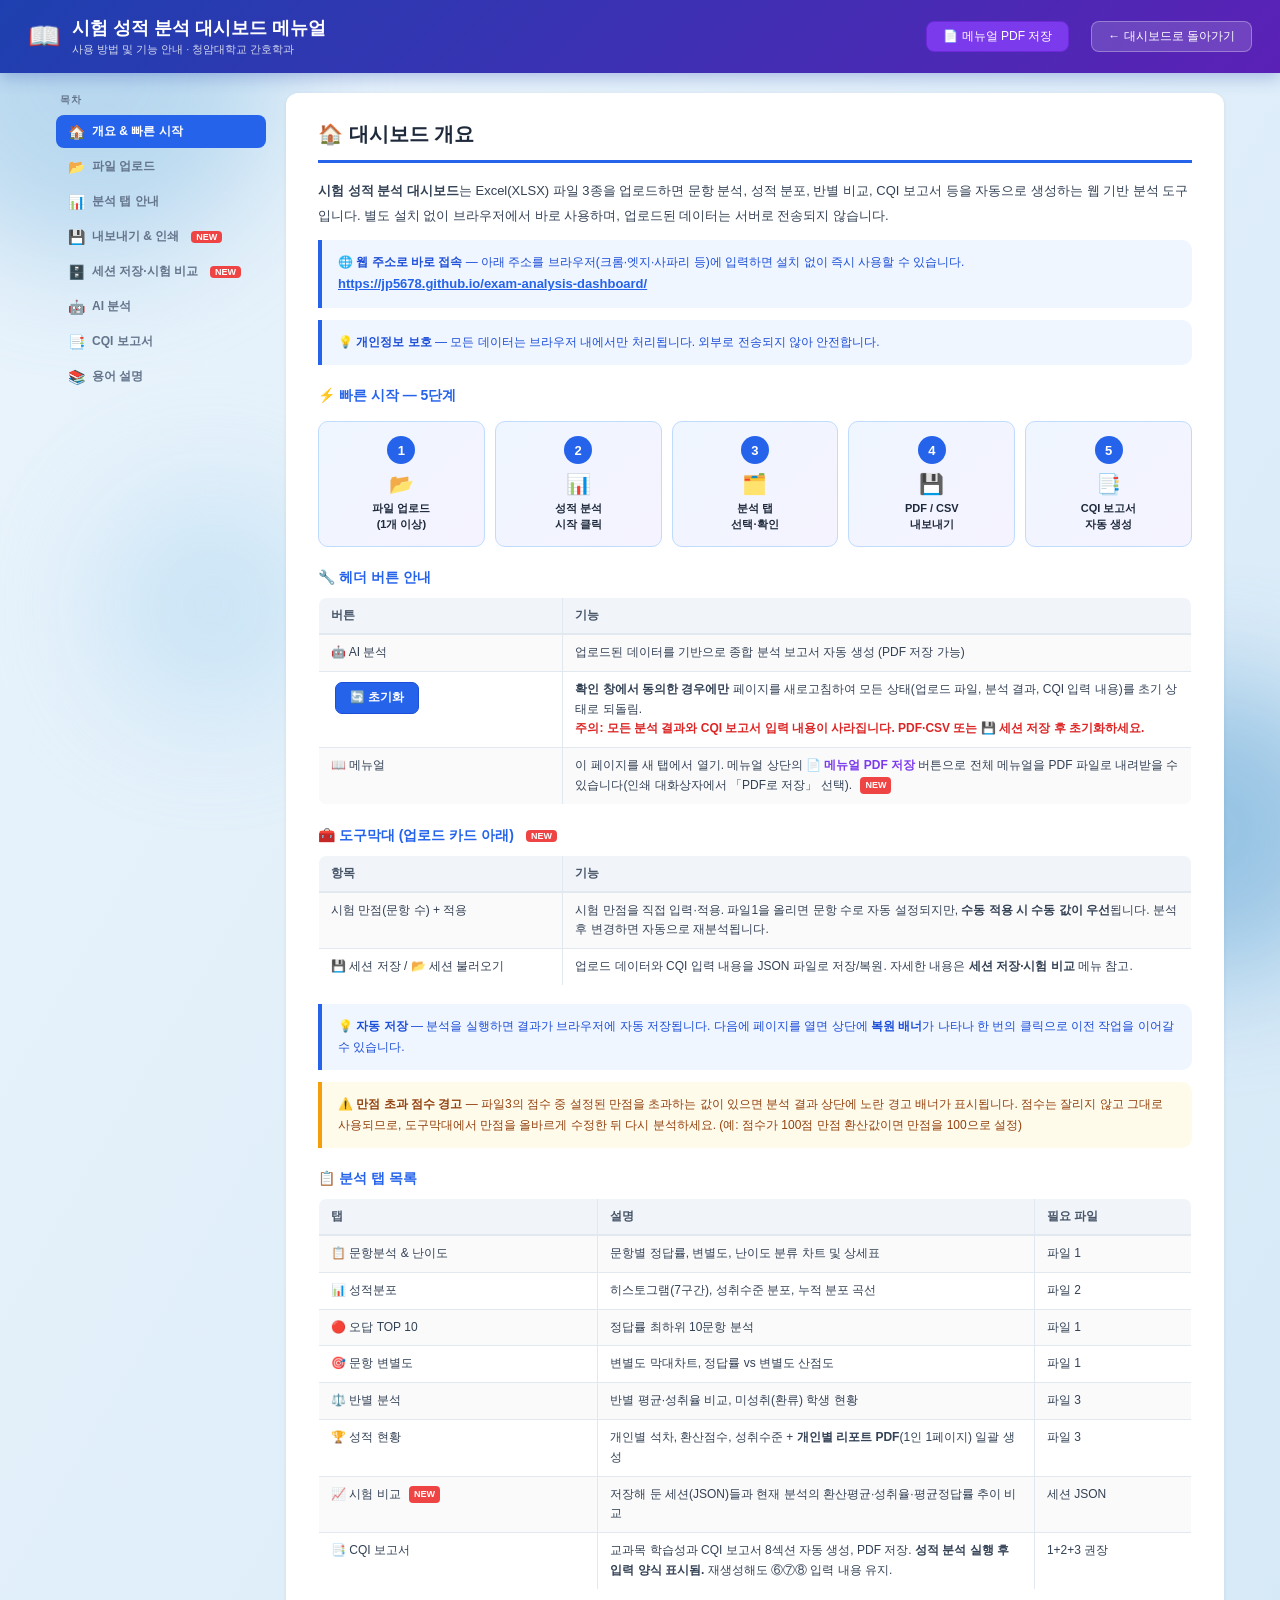
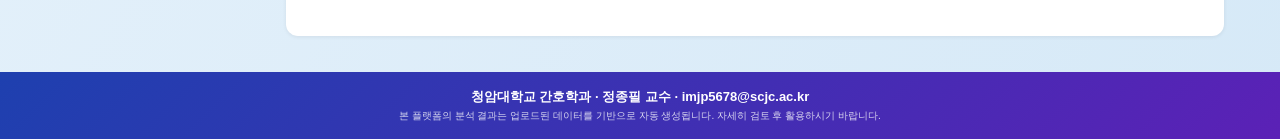
==== commit 14beaa81: "docs: 메뉴얼에 웹 접속 URL 안내 추가 및 CQI 초안 설명 최신화" ====
--- a/manual.html
+++ b/manual.html
@@ -177,6 +177,8 @@
           반별 비교, CQI 보고서 등을 자동으로 생성하는 웹 기반 분석 도구입니다.
           별도 설치 없이 브라우저에서 바로 사용하며, 업로드된 데이터는 서버로 전송되지 않습니다.
         </div>
+        <div class="man-tip">🌐 <strong>웹 주소로 바로 접속</strong> — 아래 주소를 브라우저(크롬·엣지·사파리 등)에 입력하면 설치 없이 즉시 사용할 수 있습니다.<br>
+          <a href="https://jp5678.github.io/exam-analysis-dashboard/" target="_blank" style="color:#2563eb;font-weight:700;font-size:13px">https://jp5678.github.io/exam-analysis-dashboard/</a></div>
         <div class="man-tip">💡 <strong>개인정보 보호</strong> — 모든 데이터는 브라우저 내에서만 처리됩니다. 외부로 전송되지 않아 안전합니다.</div>
 
         <div class="man-h2">⚡ 빠른 시작 — 5단계</div>
@@ -512,10 +514,11 @@
           <tr><td style="text-align:center">③</td><td>성취수준 분포</td><td>A+~미성취(환류) 7등급별 인원·비율 표</td><td><span style="color:#059669;font-weight:700">자동</span> (파일3)</td></tr>
           <tr><td style="text-align:center">④</td><td>문항별 성취 분석</td><td>난이도 분포, 정답률 하위 5문항, 변별도 경고</td><td><span style="color:#059669;font-weight:700">자동</span> (파일1)</td></tr>
           <tr><td style="text-align:center">⑤</td><td>반별 성취 현황</td><td>반별 평균·환산평균·성취율·미성취 인원 표</td><td><span style="color:#059669;font-weight:700">자동</span> (파일3)</td></tr>
-          <tr><td style="text-align:center">⑥</td><td>문제점 및 개선 과제</td><td>낮은 정답률·변별도 문항, 미성취 인원, 반 격차 등 데이터 기반 초안 자동 작성 → 검토·수정</td><td><span style="color:#059669;font-weight:700">자동 초안</span> + 수정</td></tr>
-          <tr><td style="text-align:center">⑦</td><td>환류 교육 계획</td><td>대상·시기·방법·재평가 계획 초안 자동 작성 → 검토·수정</td><td><span style="color:#059669;font-weight:700">자동 초안</span> + 수정</td></tr>
-          <tr><td style="text-align:center">⑧</td><td>다음 학기 개선 목표</td><td>성취율·평균점수·미성취 비율의 <strong>목표값과 개선 방안 초안 자동 작성</strong> → 검토·수정</td><td><span style="color:#059669;font-weight:700">자동 초안</span> + 수정</td></tr>
-        </table>
+          <tr><td style="text-align:center">⑥</td><td>문제점 및 개선 과제</td><td>정답률 하위 문항(정답률% 명시), 변별도 미달 문항(D값 명시), 난이도 편중, 미성취 인원(반별 분포), 성적 격차, 반 간 격차 등을 <strong>수치 근거와 함께</strong> 여러 항목으로 자동 진단 → 검토·수정</td><td><span style="color:#059669;font-weight:700">자동 초안</span> + 수정</td></tr>
+          <tr><td style="text-align:center">⑦</td><td>환류 교육 계획</td><td>대상(반별 인원 분포)·시기·1·2단계 지도 방법·재평가·사후 관리까지 <strong>단계별 계획</strong>을 자동 작성 → 검토·수정</td><td><span style="color:#059669;font-weight:700">자동 초안</span> + 수정</td></tr>
+          <tr><td style="text-align:center">⑧</td><td>다음 학기 개선 목표</td><td>성취율·평균점수·미성취 비율의 <strong>목표값과 개선 방안(지표별 글머리표 3개)</strong>을 자동 작성 → 검토·수정</td><td><span style="color:#059669;font-weight:700">자동 초안</span> + 수정</td></tr>
+        </table>
+        <div class="man-tip">💡 ⑥·⑦·⑧의 입력칸은 <strong>여러 줄 입력(textarea)</strong>으로, 자동 초안이 글머리표(•) 여러 항목으로 채워집니다. 칸이 부족하면 오른쪽 아래 모서리를 끌어 크기를 늘릴 수 있습니다.</div>
         <div class="man-tip">💡 파일3이 없으면 ②③⑤는 "데이터 없음"으로 표시되며, 파일1이 없으면 ④가 생략됩니다. 파일 일부만 업로드해도 보고서를 생성할 수 있습니다.</div>
       </div>
     </div>
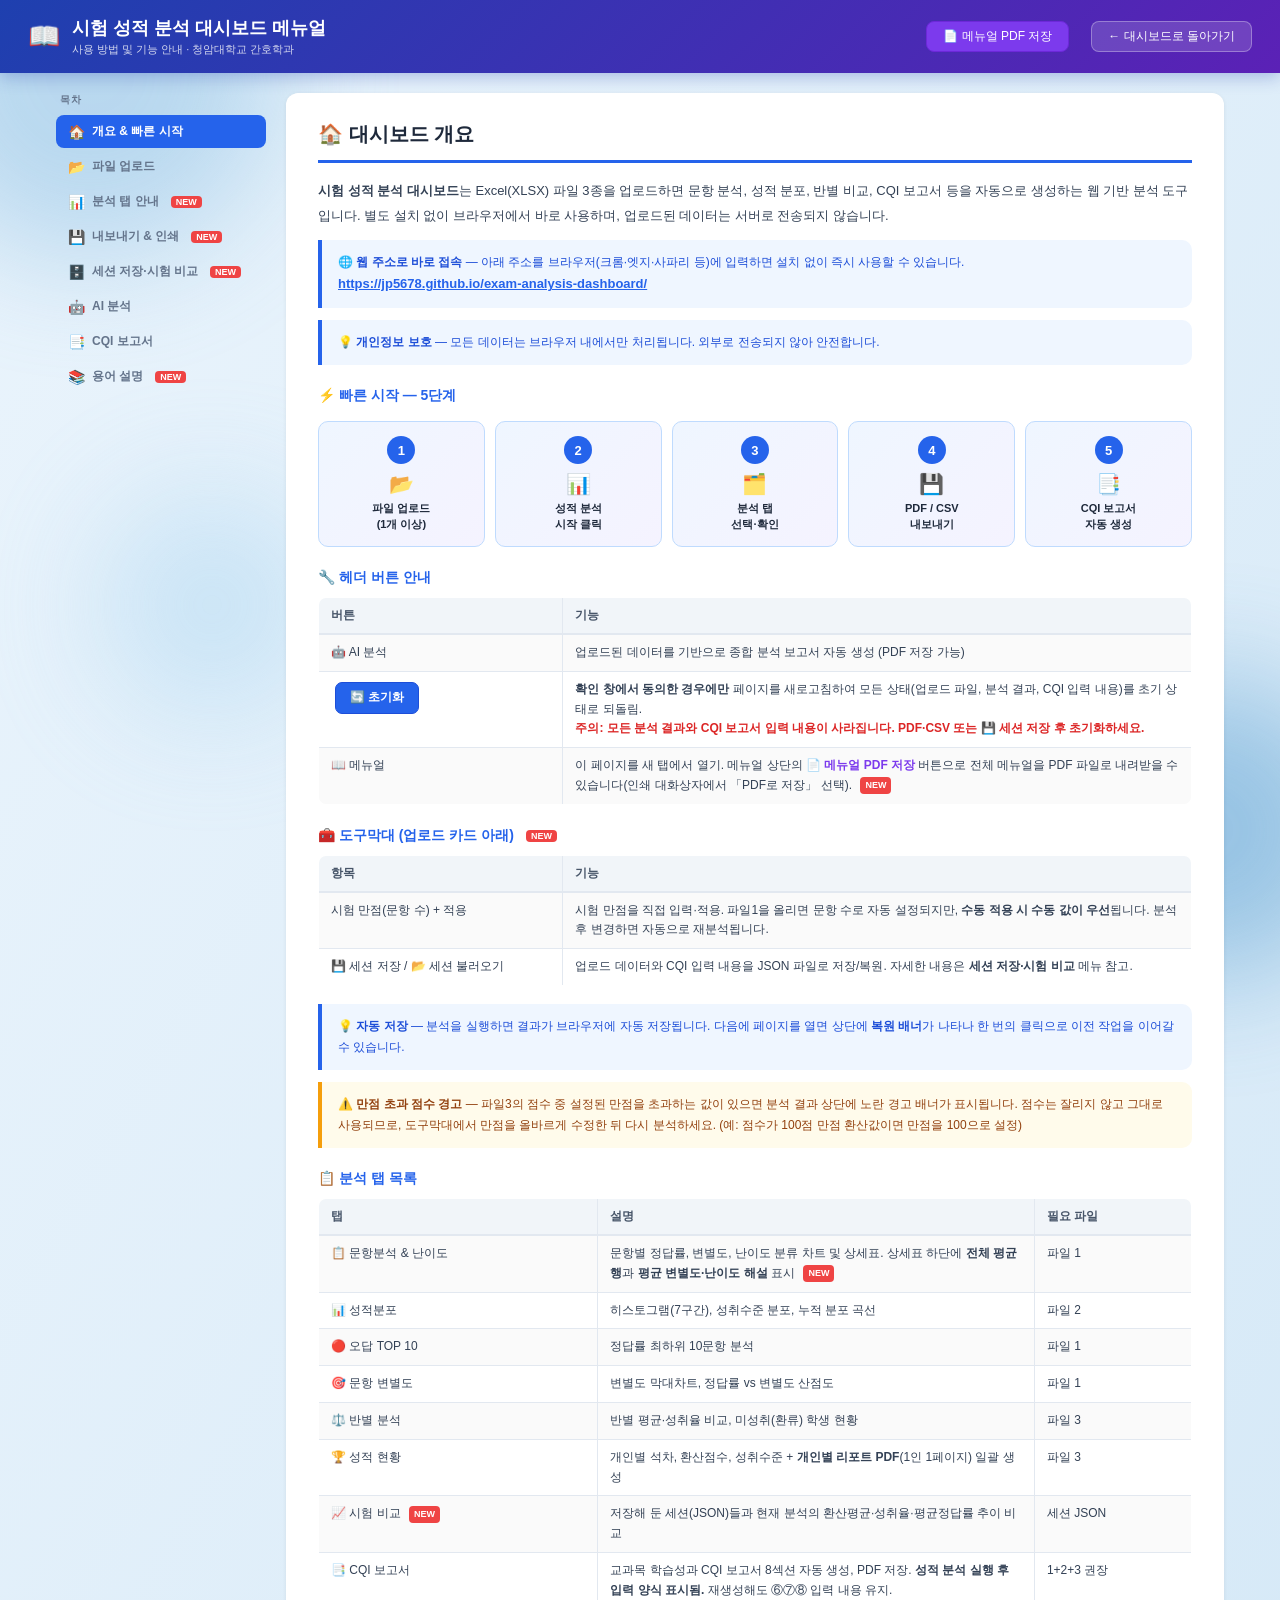
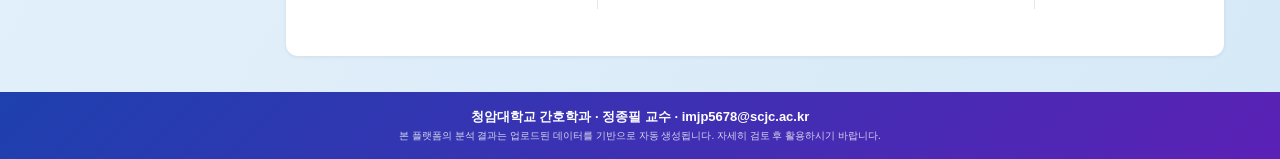
==== commit 3dc83787: "메뉴얼에 평균 행·해설 카드 안내 및 관련 용어 추가 - 분석 탭 안내: 「전체 평균 행 & 해설 카드」 절 신설   평균 행 동작(정렬 시 하단 고정, CSV 포함, N문항 기준" ====
--- a/manual.html
+++ b/manual.html
@@ -158,12 +158,12 @@
     <div class="sidebar-title">목차</div>
     <a class="nav-item on" onclick="manTab('overview',this)"><span class="nav-icon">🏠</span>개요 &amp; 빠른 시작</a>
     <a class="nav-item" onclick="manTab('upload',this)"><span class="nav-icon">📂</span>파일 업로드</a>
-    <a class="nav-item" onclick="manTab('tabs',this)"><span class="nav-icon">📊</span>분석 탭 안내</a>
+    <a class="nav-item" onclick="manTab('tabs',this)"><span class="nav-icon">📊</span>분석 탭 안내 <span class="badge-new">NEW</span></a>
     <a class="nav-item" onclick="manTab('export',this)"><span class="nav-icon">💾</span>내보내기 &amp; 인쇄 <span class="badge-new">NEW</span></a>
     <a class="nav-item" onclick="manTab('session',this)"><span class="nav-icon">🗄️</span>세션 저장·시험 비교 <span class="badge-new">NEW</span></a>
     <a class="nav-item" onclick="manTab('ai',this)"><span class="nav-icon">🤖</span>AI 분석</a>
     <a class="nav-item" onclick="manTab('cqi',this)"><span class="nav-icon">📑</span>CQI 보고서</a>
-    <a class="nav-item" onclick="manTab('terms',this)"><span class="nav-icon">📚</span>용어 설명</a>
+    <a class="nav-item" onclick="manTab('terms',this)"><span class="nav-icon">📚</span>용어 설명 <span class="badge-new">NEW</span></a>
   </nav>
 
   <main class="content">
@@ -216,7 +216,7 @@
         <div class="man-h2">📋 분석 탭 목록</div>
         <table class="man-table">
           <tr><th style="width:32%">탭</th><th>설명</th><th style="width:18%">필요 파일</th></tr>
-          <tr><td>📋 문항분석 &amp; 난이도</td><td>문항별 정답률, 변별도, 난이도 분류 차트 및 상세표</td><td>파일 1</td></tr>
+          <tr><td>📋 문항분석 &amp; 난이도</td><td>문항별 정답률, 변별도, 난이도 분류 차트 및 상세표. 상세표 하단에 <strong>전체 평균 행</strong>과 <strong>평균 변별도·난이도 해설</strong> 표시 <span class="badge-new">NEW</span></td><td>파일 1</td></tr>
           <tr><td>📊 성적분포</td><td>히스토그램(7구간), 성취수준 분포, 누적 분포 곡선</td><td>파일 2</td></tr>
           <tr><td>🔴 오답 TOP 10</td><td>정답률 최하위 10문항 분석</td><td>파일 1</td></tr>
           <tr><td>🎯 문항 변별도</td><td>변별도 막대차트, 정답률 vs 변별도 산점도</td><td>파일 1</td></tr>
@@ -284,6 +284,7 @@
             <div class="tab-card-hdr">📋 문항분석 &amp; 난이도 <span class="man-badge" style="background:#dbeafe;color:#1d4ed8;font-size:9px">파일 1</span></div>
             <div class="tab-card-body">
               문항별 정답률 막대차트(색상=난이도), 난이도 분포 파이차트, 정답률 분포, 난이도 분류 카드(매우 쉬움~매우 어려움), 난이도 순 정렬 차트, 문항 분석 상세표. 헤더 클릭으로 정렬 가능.
+              상세표 <strong>맨 아래에 전체 평균 행</strong>이 고정 표시되며, 그 아래 <strong>평균 변별도·난이도 해설 카드</strong>가 이어집니다. <span class="badge-new">NEW</span>
             </div>
           </div>
           <div class="tab-card">
@@ -317,6 +318,41 @@
             </div>
           </div>
         </div>
+
+        <div class="man-h2">📉 전체 평균 행 &amp; 해설 카드 <span class="badge-new">NEW</span></div>
+        <p style="font-size:12.5px;color:#334155;line-height:1.8;margin-bottom:10px">
+          📋 문항분석 &amp; 난이도 탭의 <strong>문항 분석 상세표</strong> 맨 아래에 전체 문항의 평균값이 한 행으로 표시되고,
+          바로 아래 <strong>🧭 평균 변별도 · 난이도 해설</strong> 카드가 그 값의 의미를 문장으로 풀어줍니다.
+        </p>
+        <ul class="man-ul">
+          <li><strong>전체 평균 행</strong> — 정답률·오답률·변별도·평균·표준편차의 평균과, 평균 정답률을 환산한 난이도 라벨을 각 열 위치에 표시</li>
+          <li>변별도 평균 아래에는 <strong>평가 등급</strong>(우수/양호/보통/개선필요), 난이도 아래에는 <strong>난이도 지수 P</strong> 값이 함께 표시됨</li>
+          <li>헤더를 클릭해 정렬해도 <strong>평균 행은 항상 맨 아래에 고정</strong>되며, CSV로 내보내면 마지막 줄로 포함됨</li>
+          <li>값이 비어 있는 열은 <code>-</code>로, 일부 문항만 값이 있으면 <strong>"N문항 기준"</strong>이 함께 표시되어 계산 근거를 알 수 있음</li>
+        </ul>
+        <p style="font-size:12.5px;color:#334155;line-height:1.8;margin:14px 0 8px">
+          해설 카드는 세 부분으로 구성됩니다.
+        </p>
+        <table class="man-table">
+          <tr><th style="width:22%">구성</th><th>내용</th></tr>
+          <tr>
+            <td><strong>🎯 평균 변별도</strong></td>
+            <td>4단계 구간 막대(개선필요 &lt;0.2 / 보통 0.2~0.3 / 양호 0.3~0.4 / 우수 ≥0.4)에 현재 위치를 표시하고, 해당 수준의 의미와 개선 팁을 안내합니다.
+              <strong>변별도가 음수인 문항</strong>(상위권이 오히려 더 많이 틀린 문항 — 정답 오류나 발문 오해 가능성)이 있으면 최우선 검토 대상으로 경고합니다.</td>
+          </tr>
+          <tr>
+            <td><strong>📐 평균 난이도</strong></td>
+            <td>5단계 구간 막대(매우 어려움 &lt;0.4 ~ 매우 쉬움 &gt;0.85)에 현재 위치를 표시하고, 천장효과·바닥효과 등 해석과 함께
+              정답률 구간별 문항 구성(40% 미만 / 40~85% / 85% 초과)을 알려줍니다.</td>
+          </tr>
+          <tr>
+            <td><strong>🔎 종합 해석</strong></td>
+            <td>변별도와 난이도를 <strong>함께</strong> 읽었을 때의 시사점을 제시합니다.
+              예를 들어 "쉬우면서 변별도도 낮음"이면 난이도를 올려 변별도까지 개선하는 방향을, "어려우면서 변별도도 낮음"이면 출제 범위와 문항 오류 점검을 권고합니다.</td>
+          </tr>
+        </table>
+        <div class="man-tip">💡 해설 문구는 <strong>계산된 값에 따라 자동으로 바뀝니다.</strong> 파일1에 변별도 열이 없으면 변별도 해설 카드만 안내 문구로 대체되고, 난이도 해설은 정답률만으로 정상 표시됩니다.</div>
+        <div class="man-warn">⚠️ 해설은 일반적인 교육평가 기준(D ≥ 0.3 양호, P 0.5~0.7 적정)에 따른 <strong>참고용 자동 문구</strong>입니다. 과목 특성, 출제 목적(준거참조 vs 규준참조), 응시 인원에 따라 실제 해석은 달라질 수 있으므로, 최종 판단은 교수자의 검토를 거쳐야 합니다.</div>
 
         <div class="man-h2">⚖️ 반 선택 필터 기능</div>
         <ul class="man-ul">
@@ -572,6 +608,37 @@
           </div>
         </div>
         <div class="term-item">
+          <div class="term-word">난이도 지수 (P) <span class="badge-new">NEW</span></div>
+          <div class="term-def">
+            <strong>정답률 그 자체를 0~1 값으로 나타낸 지표</strong>입니다. 이름과 달리 <strong>값이 클수록 쉬운 문항</strong>이라는 점에 주의하세요.<br>
+            <em>예: 정답률 60% → P = 0.600</em><br>
+            위의 5단계 난이도 라벨과 같은 값을 다르게 표현한 것으로, 라벨은 <strong>분류</strong>에, P는 <strong>수치 비교·평균 계산</strong>에 쓰입니다.
+            평균 P가 <strong>0.5~0.7</strong>일 때 문항의 변별력이 가장 잘 발휘되는 것으로 알려져 있습니다.
+          </div>
+          <div class="term-badges">
+            <span class="man-badge" style="background:#fee2e2;color:#dc2626">P &lt; 0.4 매우 어려움</span>
+            <span class="man-badge" style="background:#fed7aa;color:#c2410c">0.4~0.5 어려움</span>
+            <span class="man-badge" style="background:#dcfce7;color:#15803d">0.5~0.7 적정</span>
+            <span class="man-badge" style="background:#d9f99d;color:#365314">0.7~0.85 쉬움</span>
+            <span class="man-badge" style="background:#fef9c3;color:#713f12">P &gt; 0.85 매우 쉬움</span>
+          </div>
+        </div>
+        <div class="term-item">
+          <div class="term-word">천장효과 / 바닥효과 <span class="badge-new">NEW</span></div>
+          <div class="term-def">
+            <strong>천장효과(ceiling effect)</strong> — 시험이 너무 쉬워 점수가 만점 근처에 몰리는 현상. 상위권을 가려내지 못해 변별도가 함께 떨어집니다.<br>
+            <strong>바닥효과(floor effect)</strong> — 시험이 너무 어려워 점수가 하단에 몰리는 현상. 추측(찍기)의 영향이 커지고 학습 동기에도 부정적입니다.<br>
+            두 경우 모두 평균 변별도가 낮아지므로, 해설 카드에서 난이도와 변별도를 <strong>함께</strong> 확인하는 것이 좋습니다.
+          </div>
+        </div>
+        <div class="term-item">
+          <div class="term-word">오답지 매력도 (Distractor) <span class="badge-new">NEW</span></div>
+          <div class="term-def">
+            객관식 문항에서 <strong>정답이 아닌 선택지가 얼마나 그럴듯한가</strong>를 뜻합니다. 아무도 고르지 않는 선택지가 많으면 사실상 선택지 수가 줄어든 것과 같아
+            정답률이 부풀고 변별도가 떨어집니다. 평균 변별도가 낮을 때 우선 점검할 항목입니다.
+          </div>
+        </div>
+        <div class="term-item">
           <div class="term-word">표준편차 (SD)</div>
           <div class="term-def">점수의 분산 정도입니다. 클수록 학생 간 점수 격차가 큰 것을 의미합니다.</div>
         </div>
